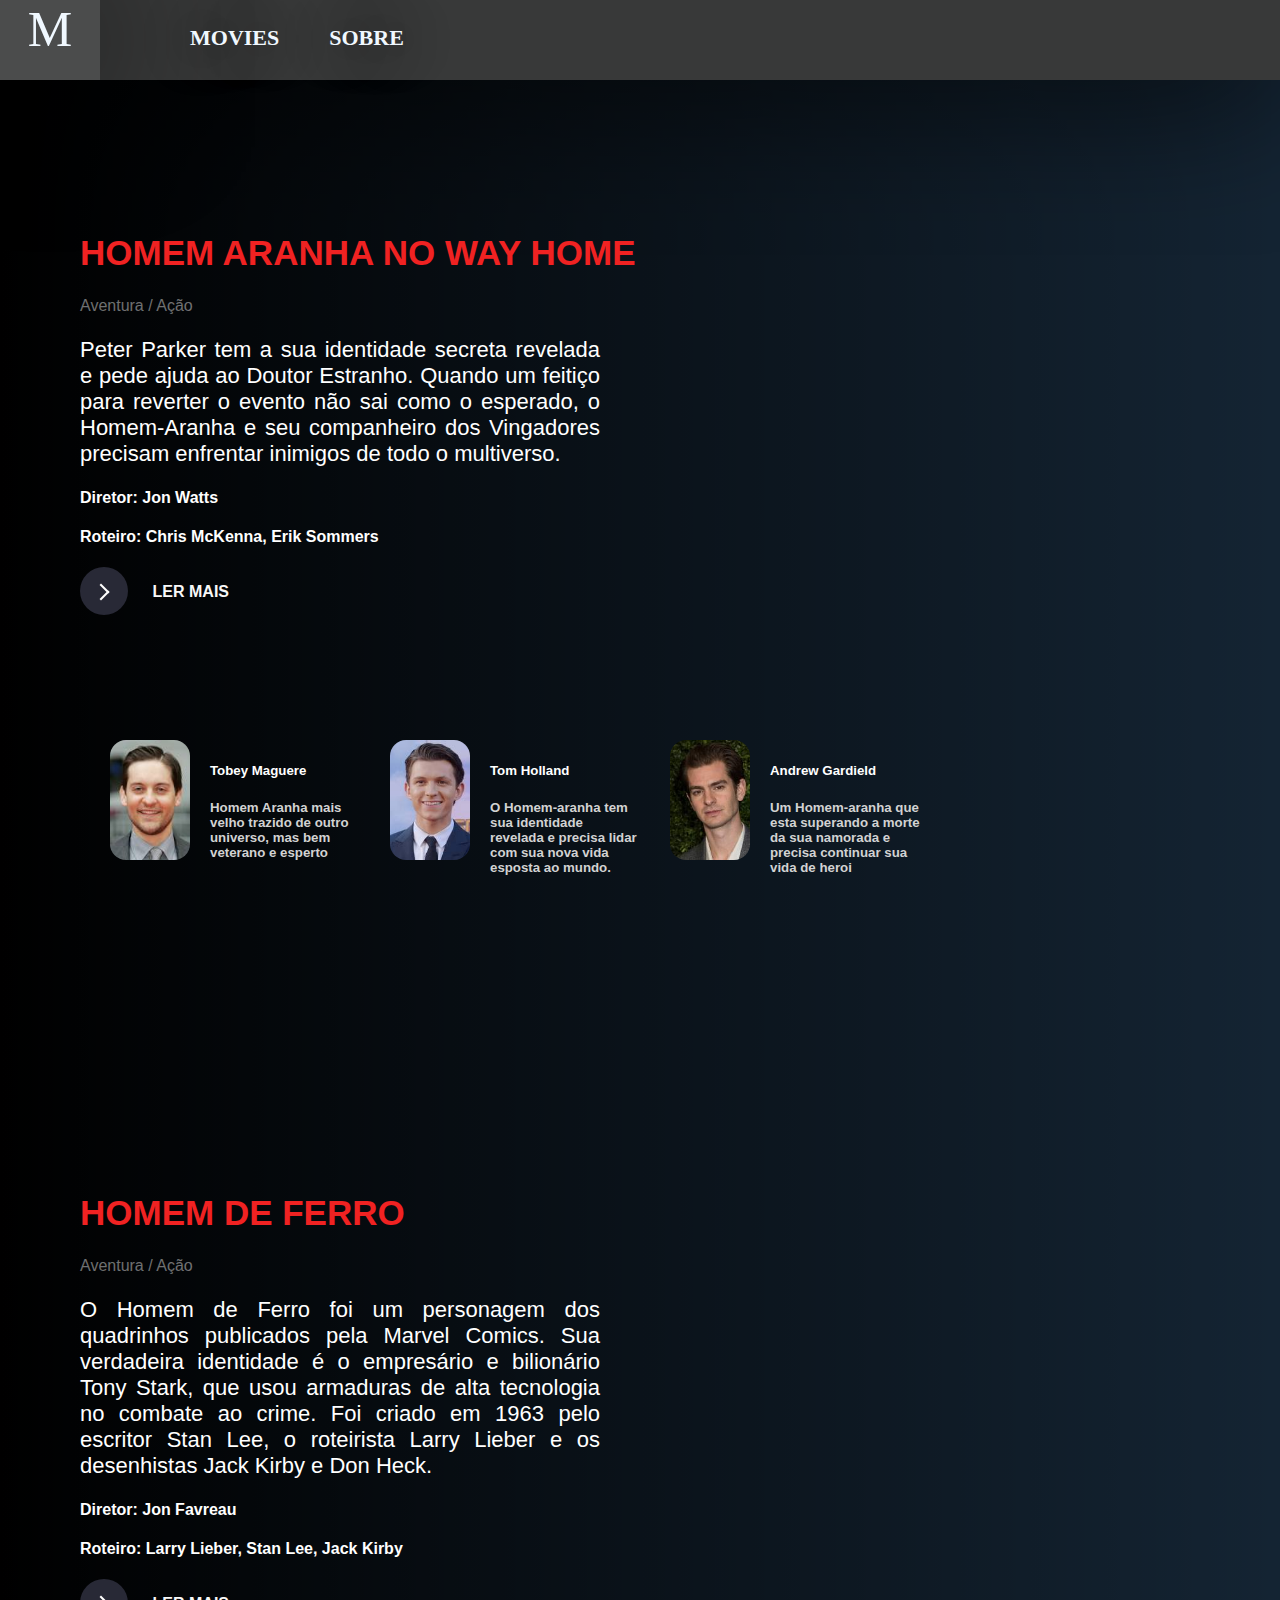
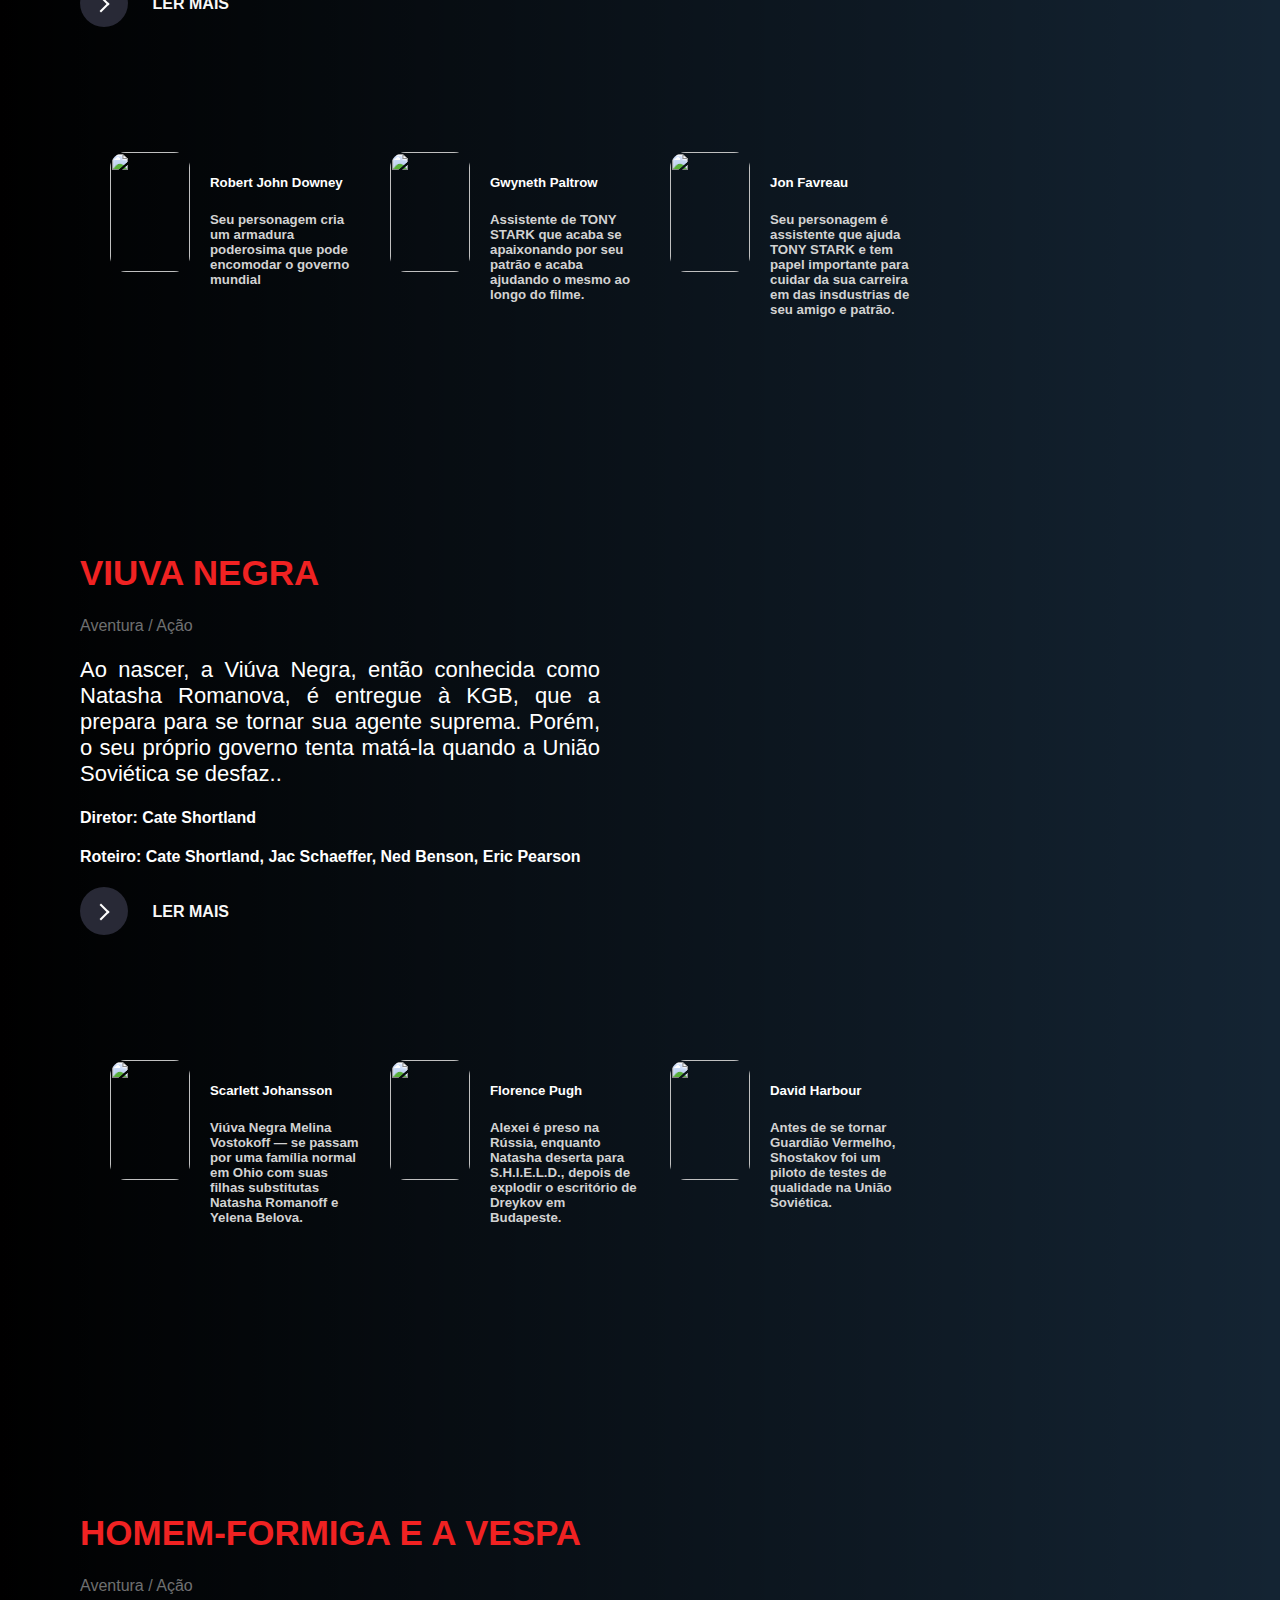
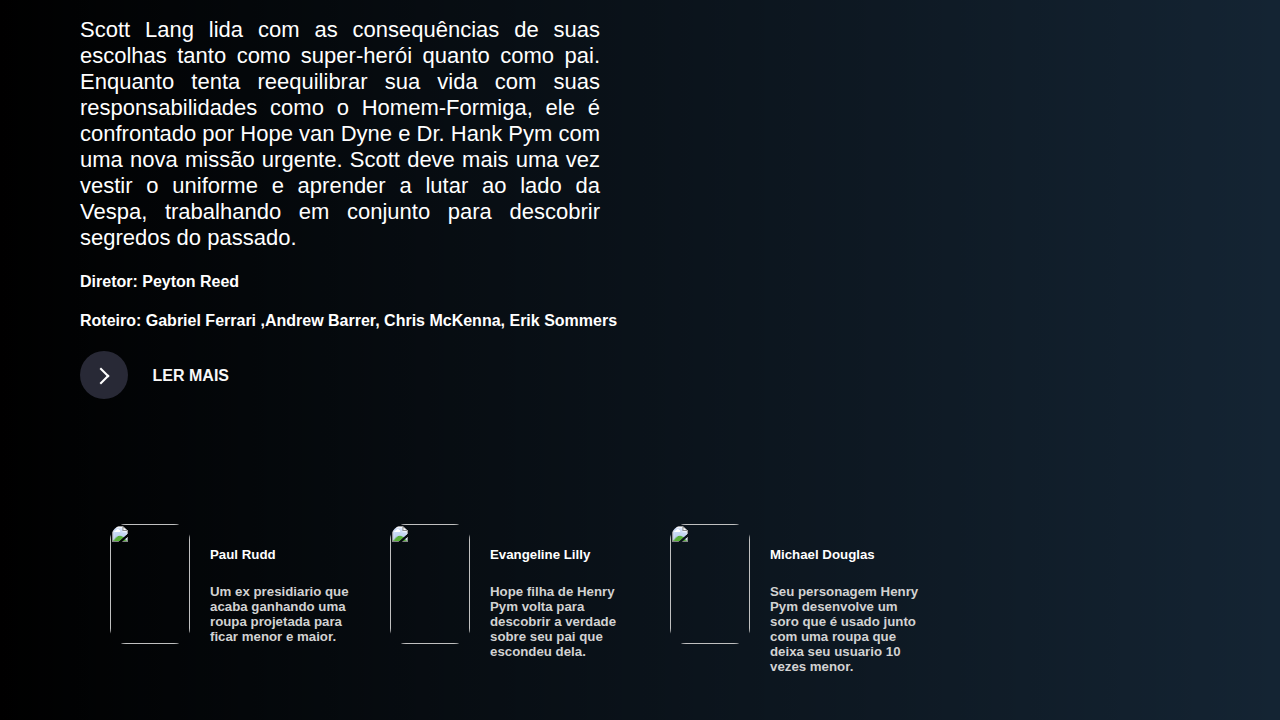
==== index.html @ a8147419 "firts" ====
<!DOCTYPE html>
<html lang="en">
<head>
    <meta charset="UTF-8">
    <meta http-equiv="X-UA-Compatible" content="IE=edge">
    <meta name="viewport" content="width=device-width, initial-scale=1.0">
    <link rel="stylesheet" href="./style.css">    <title>Document</title>
    <script src="https://kit.fontawesome.com/a076d05399.js" crossorigin="anonymous"></script>
</head>
<body>
    <header>
    
            <ul id="nav-content">  
                <div id="icon">M</div><ul>   <div id="text-header">MOVIES</div>
                    <div id="text-header">SOBRE</div></ul>
            </ul>   
       
    </header>
    <main>
        <section id="img1">
            
            <article id="text-filme">
            <h1 id="titulo">HOMEM ARANHA NO WAY HOME</h1>
            <p id="tipo-filme">Aventura / Ação</p>
            <p id="sinopse">Peter Parker tem a sua identidade secreta revelada e pede ajuda ao Doutor Estranho. Quando um feitiço para reverter o evento não sai como o esperado, o Homem-Aranha e seu companheiro dos Vingadores precisam enfrentar inimigos de todo o multiverso.</p>
            <h4>Diretor: Jon Watts</h4>
            <h4>Roteiro: Chris McKenna, Erik Sommers</h4>
            <button class="learn-more">
                <span class="circle" aria-hidden="true">
                <span class="icon arrow"></span>
                </span>
                <span class="button-text">Ler Mais</span>
              </button><div id="atores-filmes">

                
              <div id="atores"><img src="[data-uri]"><div id="info-ator"><h5>Tobey Maguere</h5><h5 id="ator">Homem Aranha mais velho trazido de outro universo, mas bem veterano e esperto</h5></div></div>
             <div id="atores"><img src="[data-uri]"><div id="info-ator"><h5>Tom Holland</h5><h5 id="ator">O Homem-aranha tem sua identidade revelada e precisa lidar com sua nova vida esposta ao mundo.
             </h5></div></div>
               <div id="atores"><img src="[data-uri]"><div id="info-ator"><h5>Andrew Gardield</h5><h5 id="ator">Um Homem-aranha que esta superando a morte da sua namorada e precisa continuar sua vida de heroi</h5></div></div>
               
            </div>
            </article>
        </section>
        <section id="img2"><article id="text-filme">
            <h1 id="titulo">HOMEM DE FERRO</h1>
            <p id="tipo-filme">Aventura / Ação</p>
            <p id="sinopse">O Homem de Ferro foi um personagem dos quadrinhos publicados pela Marvel Comics. Sua verdadeira identidade é o empresário e bilionário Tony Stark, que usou armaduras de alta tecnologia no combate ao crime. Foi criado em 1963 pelo escritor Stan Lee, o roteirista Larry Lieber e os desenhistas Jack Kirby e Don Heck. </p>
            <h4>Diretor: Jon Favreau</h4>
            <h4>Roteiro: Larry Lieber, Stan Lee, Jack Kirby</h4>
            <button class="learn-more">
                <span class="circle" aria-hidden="true">
                <span class="icon arrow"></span>
                </span>
                <span class="button-text">Ler Mais</span>
              </button><div id="atores-filmes">
              <div id="atores"><img src="https://upload.wikimedia.org/wikipedia/commons/thumb/d/d3/Robert_Downey%2C_Jr._2012.jpg/220px-Robert_Downey%2C_Jr._2012.jpg"><div id="info-ator"><h5>Robert John Downey</h5><h5 id="ator">Seu personagem cria um armadura poderosima que pode encomodar o governo mundial </h5></div></div>
             <div id="atores"><img src="https://cdn.britannica.com/56/172456-050-F518B29E/Gwyneth-Paltrow-2013.jpg"><div id="info-ator"><h5>Gwyneth Paltrow</h5><h5 id="ator">Assistente de TONY STARK que acaba se apaixonando por seu patrão e acaba ajudando o mesmo ao longo do filme.</h5></div></div>
               <div id="atores"><img src="https://br.web.img2.acsta.net/pictures/15/09/18/12/27/315343.jpg"><div id="info-ator"><h5>Jon Favreau</h5><h5 id="ator">Seu personagem é assistente que ajuda TONY STARK e tem papel importante para cuidar da sua carreira em das insdustrias de seu amigo e patrão.</h5></div></div>
                
            </div>
            </article>
        </section>
        <section id="img3"><article id="text-filme">
            <h1 id="titulo">VIUVA NEGRA</h1>
            <p id="tipo-filme">Aventura / Ação</p>
            <p id="sinopse">Ao nascer, a Viúva Negra, então conhecida como Natasha Romanova, é entregue à KGB, que a prepara para se tornar sua agente suprema. Porém, o seu próprio governo tenta matá-la quando a União Soviética se desfaz..</p>
            <h4>Diretor: Cate Shortland</h4>
            <h4>Roteiro: Cate Shortland, Jac Schaeffer, Ned Benson, Eric Pearson</h4>
            <button class="learn-more">
                <span class="circle" aria-hidden="true">
                <span class="icon arrow"></span>
                </span>
                <span class="button-text">Ler Mais</span>
              </button><div id="atores-filmes">
              <div id="atores"><img src="https://u42.com.br/wp-content/uploads/2021/04/Viuva-Negra-Scarlet-Johansson.jpg"><div id="info-ator"><h5>Scarlett Johansson</h5><h5 id="ator"> Viúva Negra Melina Vostokoff — se passam por uma família normal em Ohio com suas filhas substitutas Natasha Romanoff e Yelena Belova. </h5></div></div>
             <div id="atores"><img src="https://images.mubicdn.net/images/cast_member/447163/cache-254412-1600343626/image-w856.jpg?size=800x"><div id="info-ator"><h5>Florence Pugh</h5><h5 id="ator"> Alexei é preso na Rússia, enquanto Natasha deserta para S.H.I.E.L.D., depois de explodir o escritório de Dreykov em Budapeste.</h5></div></div>
               <div id="atores"><img src="https://upload.wikimedia.org/wikipedia/commons/thumb/8/84/David_Harbour_by_Gage_Skidmore.jpg/800px-David_Harbour_by_Gage_Skidmore.jpg"><div id="info-ator"><h5>David Harbour</h5><h5 id="ator">Antes de se tornar Guardião Vermelho, Shostakov foi um piloto de testes de qualidade na União Soviética.</h5></div></div>
                
            </div>
            </article>
        </section>
         <section id="img4"><article id="text-filme">
            <h1 id="titulo">HOMEM-FORMIGA E A VESPA</h1>
            <p id="tipo-filme">Aventura / Ação</p>
            <p id="sinopse">Scott Lang lida com as consequências de suas escolhas tanto como super-herói quanto como pai. Enquanto tenta reequilibrar sua vida com suas responsabilidades como o Homem-Formiga, ele é confrontado por Hope van Dyne e Dr. Hank Pym com uma nova missão urgente. Scott deve mais uma vez vestir o uniforme e aprender a lutar ao lado da Vespa, trabalhando em conjunto para descobrir segredos do passado.</p>
            <h4>Diretor: Peyton Reed</h4>
            <h4>Roteiro: Gabriel Ferrari ,Andrew Barrer, Chris McKenna, Erik Sommers</h4>
            <button class="learn-more">
                <span class="circle" aria-hidden="true">
                <span class="icon arrow"></span>
                </span>
                <span class="button-text">Ler Mais</span>
              </button><div id="atores-filmes">
              <div id="atores"><img src="https://m.media-amazon.com/images/M/MV5BMTY4NTEwNDg1MV5BMl5BanBnXkFtZTgwODMwMDA0ODE@._V1_FMjpg_UX1000_.jpg"><div id="info-ator"><h5>Paul Rudd</h5><h5 id="ator">Um ex presidiario que acaba ganhando uma roupa projetada para ficar menor e maior.</h5></div></div>
             <div id="atores"><img src="https://akns-images.eonline.com/eol_images/Entire_Site/201872/rs_634x828-180802045516-634.lost-evangeline-lilly-kate-austen.8218.jpg?fit=around%7C634:829&output-quality=90&crop=634:829;center,top"><div id="info-ator"><h5>Evangeline Lilly</h5><h5 id="ator">Hope filha de Henry Pym volta para descobrir a verdade sobre seu pai que escondeu dela.</h5></div></div>
               <div id="atores"><img src="https://revistashalom.files.wordpress.com/2013/07/o-ator-michael-douglas-recebeu-com-alegria-a-indicac3a7c3a3o-ao-emmy-awards-desse-ano.jpg"><div id="info-ator"><h5>Michael Douglas</h5><h5 id="ator">Seu personagem Henry Pym desenvolve um soro que é usado junto com uma roupa que deixa seu usuario 10 vezes menor.</h5></div></div>
            </div>
            </article>
        </section>
    </main>
</body>
</html>
---- style.css ----
body{margin: 0px;
    background: #142433;
    padding: 0px;
}
label {
 background-color: white;
 display: flex;
 align-items: center;
 gap: 14px;
 padding: 10px 15px 10px 10px;
 cursor: pointer;
 user-select: none;
 border-radius: 10px;
 box-shadow: rgba(149, 157, 165, 0.2) 0px 8px 24px;
 color: black;
}

input {
 display: none;
}

input:checked + label svg {
 fill: hsl(0deg 100% 50%);
 stroke: hsl(0deg 100% 50%);
 animation: heartButton 1s;
}

@keyframes heartButton {
 0% {
  transform: scale(1);
 }

 25% {
  transform: scale(1.3);
 }

 50% {
  transform: scale(1);
 }

 75% {
  transform: scale(1.3);
 }

 100% {
  transform: scale(1);
 }
}

input + label .action {
 position: relative;
 overflow: hidden;
 display: grid;
}

input + label .action span {
 grid-column-start: 1;
 grid-column-end: 1;
 grid-row-start: 1;
 grid-row-end: 1;
 transition: all .5s;
}

input + label .action span.option-1 {
 transform: translate(0px,0%);
 opacity: 1;
}

input:checked + label .action span.option-1 {
 transform: translate(0px,-100%);
 opacity: 0;
}

input + label .action span.option-2 {
 transform: translate(0px,100%);
 opacity: 0;
}

input:checked + label .action span.option-2 {
 transform: translate(0px,0%);
 opacity: 1;
}
button {
  position: relative;
  display: inline-block;
  cursor: pointer;
  outline: none;
  border: 0;
  vertical-align: middle;
  text-decoration: none;
  background: transparent;
  padding: 0;
  font-size: inherit;
  font-family: inherit;
 }
 
 button.learn-more {
  width: 12rem;
  height: auto;
 }
 
 button.learn-more .circle {
  transition: all 0.45s cubic-bezier(0.65, 0, 0.076, 1);
  position: relative;
  display: block;
  margin: 0;
  width: 3rem;
  height: 3rem;
  background: #282936;
  border-radius: 1.625rem;
 }
 
 button.learn-more .circle .icon {
  transition: all 0.45s cubic-bezier(0.65, 0, 0.076, 1);
  position: absolute;
  top: 0;
  bottom: 0;
  margin: auto;
  background: #fff;
 }
 
 button.learn-more .circle .icon.arrow {
  transition: all 0.45s cubic-bezier(0.65, 0, 0.076, 1);
  left: 0.625rem;
  width: 1.125rem;
  height: 0.125rem;
  background: none;
 }
 
 button.learn-more .circle .icon.arrow::before {
  position: absolute;
  content: "";
  top: -0.29rem;
  right: 0.0625rem;
  width: 0.625rem;
  height: 0.625rem;
  border-top: 0.125rem solid #fff;
  border-right: 0.125rem solid #fff;
  transform: rotate(45deg);
 }
 
 button.learn-more .button-text {
  transition: all 0.45s cubic-bezier(0.65, 0, 0.076, 1);
  position: absolute;
  top: 0;
  left: 0;
  right: 0;
  bottom: 0;
  padding: 0.75rem 0;
  margin: 0 0 0 1.85rem;
  color: #f8f8f8;
  font-weight: 700;
  line-height: 1.6;
  text-align: center;
  text-transform: uppercase;
 }
 
 button:hover .circle {
  width: 100%;
 }
 
 button:hover .circle .icon.arrow {
  background: #fff;
  transform: translate(1rem, 0);
 }
 
 button:hover .button-text {
  color: #fff;
 }
#nav-content{padding: 0px;
display: flex;
margin: 0px;
height: 80px;
background: #383939;box-shadow:1px 1px 150px black;
}
#nav-content li{font-family: 'Franklin Gothic Medium', 'Arial Narrow', Arial, sans-serif;
    font-size: 24px;
    list-style: none;
    text-decoration: none;
    margin-right: 15px;
}
#icon{box-shadow:1px 1px 150px black;
    width: 100px;
    text-align: center;
    background: #4b4c4c;
    font-size:50px;color:
     aliceblue;
    }#nav-content ul{
        margin-top: 25px;
        font-weight: bold;
       
        display: flex;
    }
    #text-header{text-shadow: 1px 1px 50px black;;
        text-align: center;
        
        margin-left: 50px;
        font-size:22px;color:
         aliceblue;
    }
    #img1{
       
       background-image: url('https://thefilmware.com/wp-content/uploads/2022/03/spiderman-4k-newartwork-ko-3840x2160_waifu2x_photo_noise3_scale_tta_1_waifu2x_photo_noise3_scale_tta-1.webp');
       background-size: cover;
       background-position: center;
    }
    #img2{
       
      background-image: url('https://observatoriodocinema.uol.com.br/wp-content/uploads/2020/03/iron-man-1.jpg');
      background-size: cover;
      background-position: center;
   }
   #img3{
       
    background-image: url('https://portalcinerama.com.br/wp-content/uploads/2021/07/Black_Widow_2020_4K_HD_Film_Poster_1366x768.jpg');
    background-size: cover;
    background-position: center;
 }
 #img4{
       
  background-image: url('https://lumiere-a.akamaihd.net/v1/images/au_featuretitle_marvel_antmanquantumania_altart_3_d_f7182d4e.jpeg?region=0,0,2048,878');
  background-size: cover;
  background-position: center;
}
    #titulo{ font-family: 'Franklin Gothic Medium', 'Arial Narrow', Arial, sans-serif;font-size: 35px;
            color: rgb(240, 34, 34);
    }
    #sinopse{font-family: 'Franklin Gothic Medium', 'Arial Narrow', Arial, sans-serif;
        width: 520px;
        color: white;
        font-size: 22px;
        text-align: justify;
    }
    #tipo-filme{font-family: 'Franklin Gothic Medium', 'Arial Narrow', Arial, sans-serif;
        color: rgba(255, 255, 255, 0.436);
    }
    h4{
        color: white;
    }
    #text-filme{     font-family: 'Franklin Gothic Medium', 'Arial Narrow', Arial, sans-serif;
        width: auto;
        height: 700px; background-size: cover;
        background-image: linear-gradient(to right, rgba(0,0,0,2), rgba(0,0,0,0));
        padding: 130px 80px;
     
    }
    #atores-filmes{
      margin-top: 100px;
    }
    #atores{display: flex;
      margin-top: 25px;
      padding-left: 30px;
    }
    #atores img{
      border-radius: 1rem;
      width: 80px;
      height: 120px;
    }
    #info-ator{
      margin: 0px;
      padding-left:20px;
      color: white;
    }
    #info-atorh5:last-child{
  
      color: rgb(74, 73, 72);
    }#atores-filmes{
      display: flex;
    }
    #ator{
      width: 150px;
      color: #d2d2d2;
    }

 #infos-tipos{
  display: flex;
 }
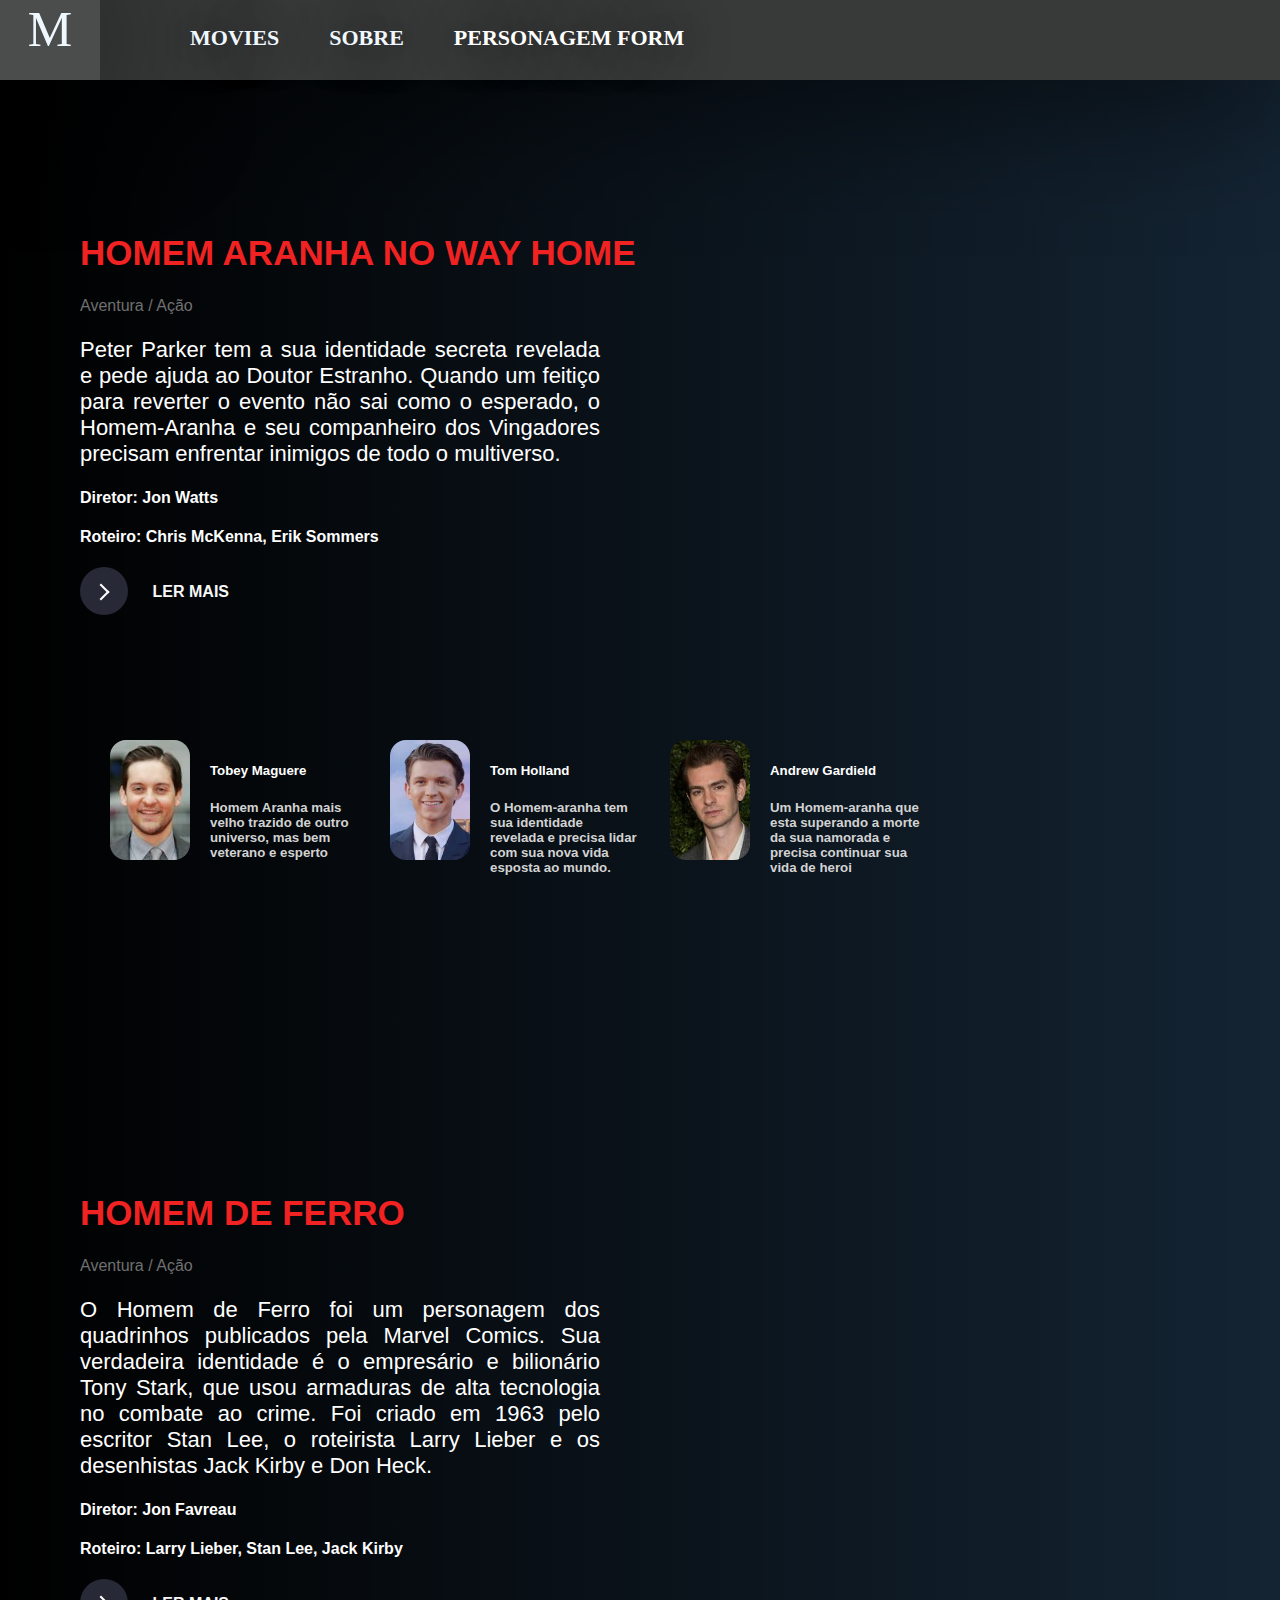
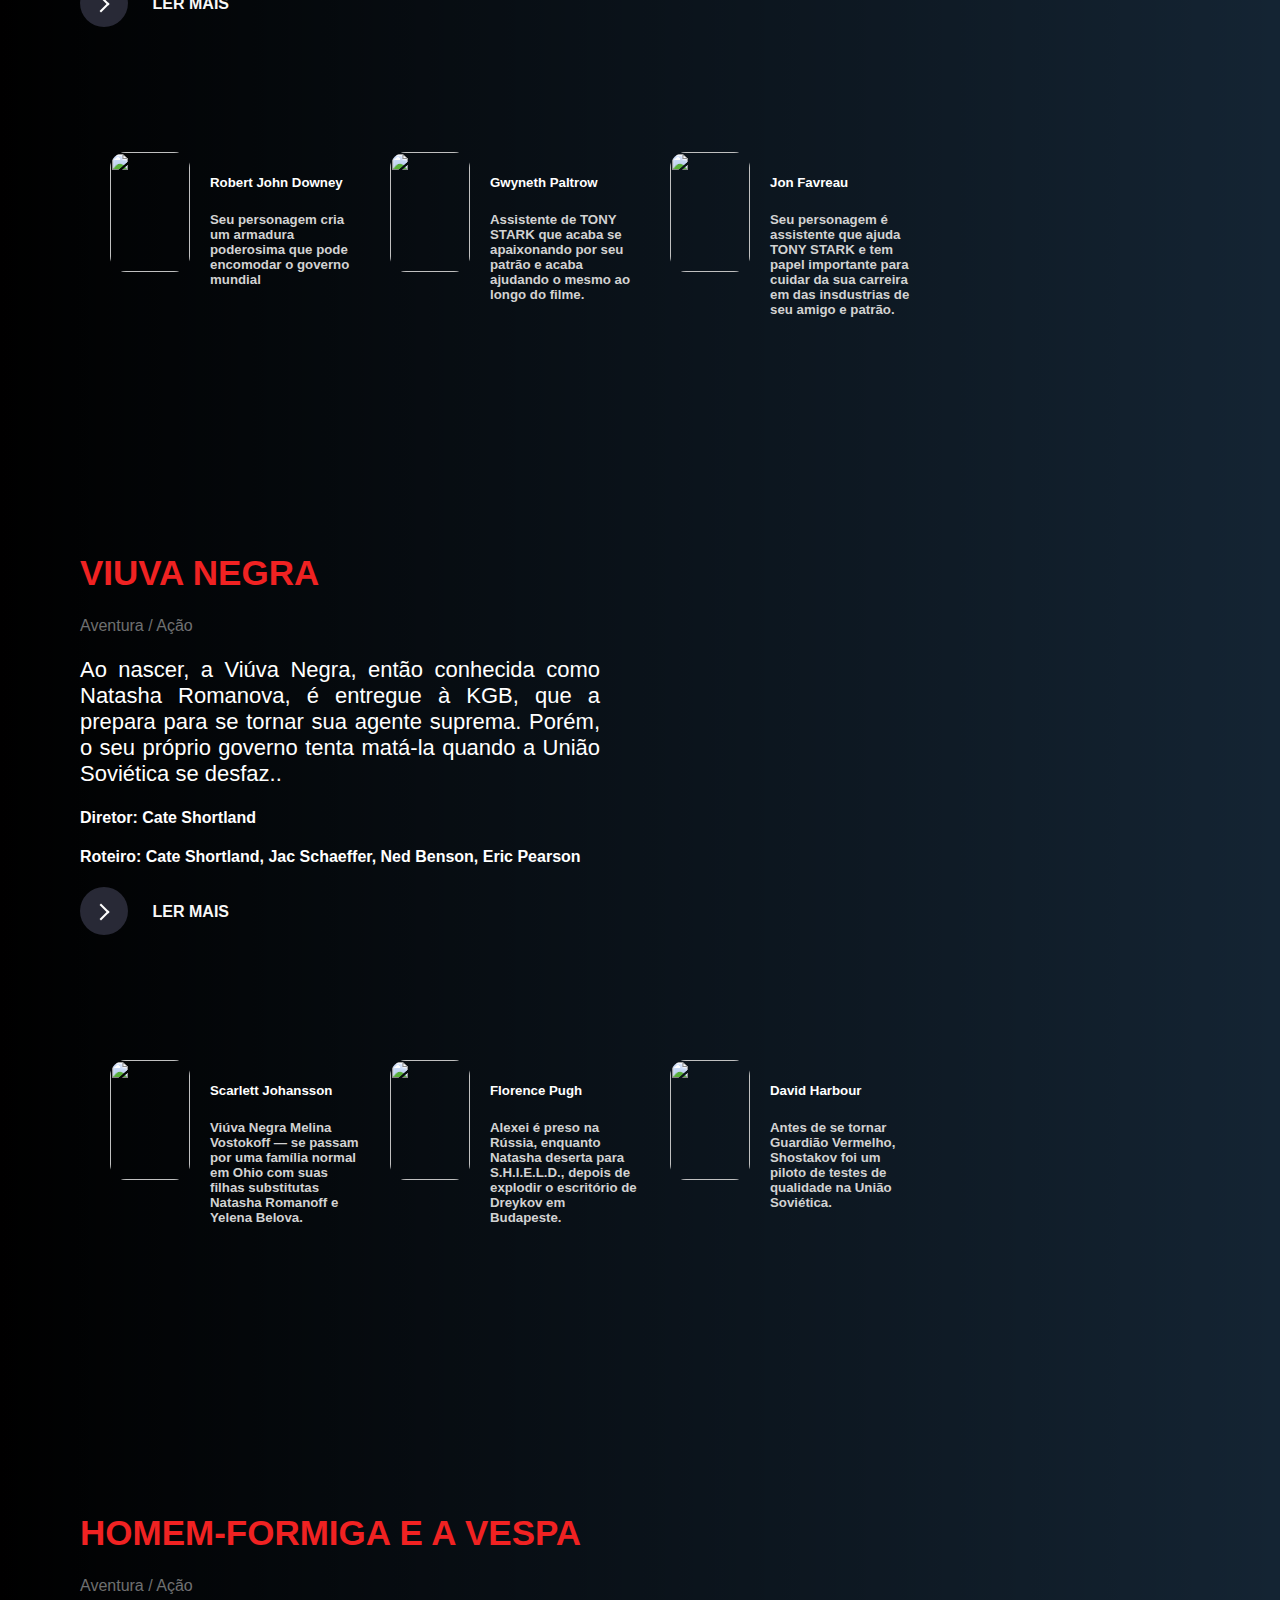
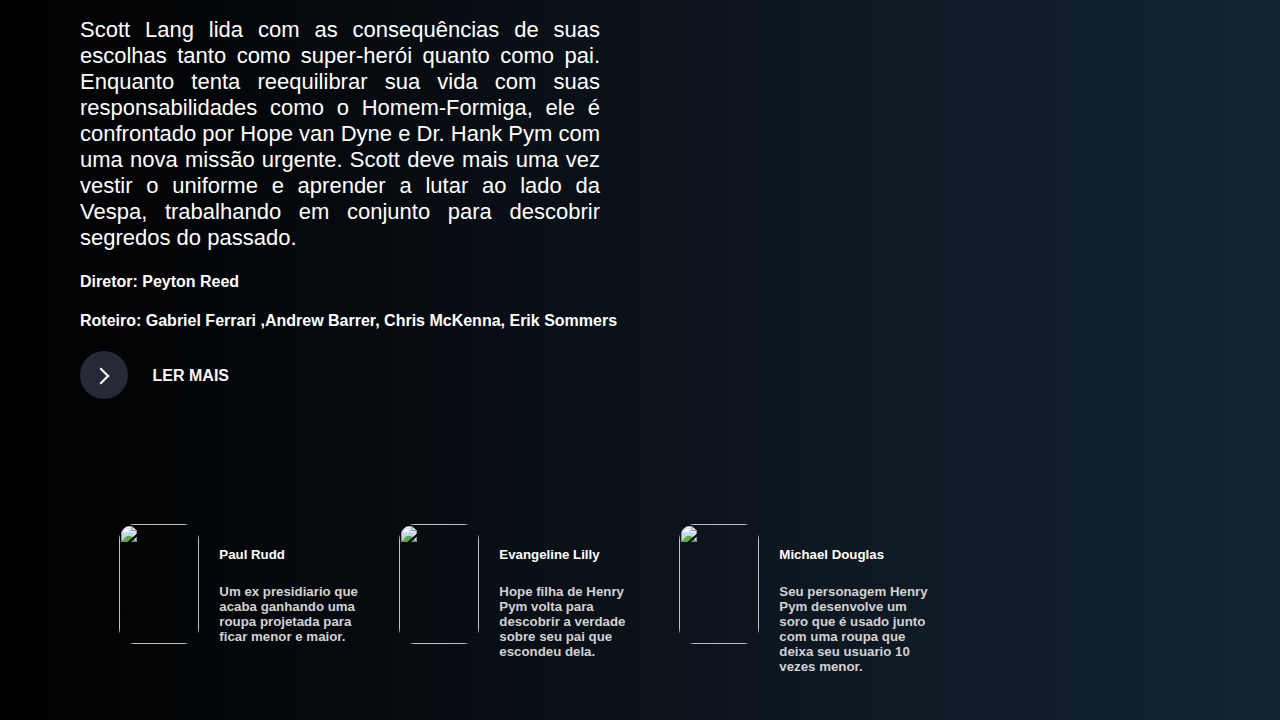
==== commit fa181f51: "refeito o personagem" ====
--- a/index.html
+++ b/index.html
@@ -4,33 +4,35 @@
     <meta charset="UTF-8">
     <meta http-equiv="X-UA-Compatible" content="IE=edge">
     <meta name="viewport" content="width=device-width, initial-scale=1.0">
-    <link rel="stylesheet" href="./style.css">    <title>Document</title>
+    <link rel="stylesheet" href="./css/style.css">   
+    
+    <title>Document</title>
     <script src="https://kit.fontawesome.com/a076d05399.js" crossorigin="anonymous"></script>
 </head>
 <body>
     <header>
-    
-            <ul id="nav-content">  
-                <div id="icon">M</div><ul>   <div id="text-header">MOVIES</div>
-                    <div id="text-header">SOBRE</div></ul>
+           <ul id="nav-content">  
+                <div id="icon">M</div>
+                <ul>   <div id="text-header">MOVIES</div>
+                    <div id="text-header">SOBRE</div>
+                    <div id="text-header"><a href="criação_personagem.html">PERSONAGEM FORM</a></div>
+                </ul>
             </ul>   
-       
     </header>
     <main>
         <section id="img1">
-            
             <article id="text-filme">
             <h1 id="titulo">HOMEM ARANHA NO WAY HOME</h1>
             <p id="tipo-filme">Aventura / Ação</p>
             <p id="sinopse">Peter Parker tem a sua identidade secreta revelada e pede ajuda ao Doutor Estranho. Quando um feitiço para reverter o evento não sai como o esperado, o Homem-Aranha e seu companheiro dos Vingadores precisam enfrentar inimigos de todo o multiverso.</p>
             <h4>Diretor: Jon Watts</h4>
             <h4>Roteiro: Chris McKenna, Erik Sommers</h4>
-            <button class="learn-more">
+            <a href="filme.html"><button class="learn-more">
                 <span class="circle" aria-hidden="true">
                 <span class="icon arrow"></span>
                 </span>
-                <span class="button-text">Ler Mais</span>
-              </button><div id="atores-filmes">
+                <span class="button-text"> Ler Mais</span>
+            </button><div id="atores-filmes"></a>
 
                 
               <div id="atores"><img src="[data-uri]"><div id="info-ator"><h5>Tobey Maguere</h5><h5 id="ator">Homem Aranha mais velho trazido de outro universo, mas bem veterano e esperto</h5></div></div>
@@ -47,12 +49,13 @@
             <p id="sinopse">O Homem de Ferro foi um personagem dos quadrinhos publicados pela Marvel Comics. Sua verdadeira identidade é o empresário e bilionário Tony Stark, que usou armaduras de alta tecnologia no combate ao crime. Foi criado em 1963 pelo escritor Stan Lee, o roteirista Larry Lieber e os desenhistas Jack Kirby e Don Heck. </p>
             <h4>Diretor: Jon Favreau</h4>
             <h4>Roteiro: Larry Lieber, Stan Lee, Jack Kirby</h4>
-            <button class="learn-more">
+            <a href="filme.html"><button class="learn-more">
                 <span class="circle" aria-hidden="true">
                 <span class="icon arrow"></span>
                 </span>
-                <span class="button-text">Ler Mais</span>
-              </button><div id="atores-filmes">
+                <span class="button-text"> Ler Mais</span>
+            </button><div id="atores-filmes"></a>
+
               <div id="atores"><img src="https://upload.wikimedia.org/wikipedia/commons/thumb/d/d3/Robert_Downey%2C_Jr._2012.jpg/220px-Robert_Downey%2C_Jr._2012.jpg"><div id="info-ator"><h5>Robert John Downey</h5><h5 id="ator">Seu personagem cria um armadura poderosima que pode encomodar o governo mundial </h5></div></div>
              <div id="atores"><img src="https://cdn.britannica.com/56/172456-050-F518B29E/Gwyneth-Paltrow-2013.jpg"><div id="info-ator"><h5>Gwyneth Paltrow</h5><h5 id="ator">Assistente de TONY STARK que acaba se apaixonando por seu patrão e acaba ajudando o mesmo ao longo do filme.</h5></div></div>
                <div id="atores"><img src="https://br.web.img2.acsta.net/pictures/15/09/18/12/27/315343.jpg"><div id="info-ator"><h5>Jon Favreau</h5><h5 id="ator">Seu personagem é assistente que ajuda TONY STARK e tem papel importante para cuidar da sua carreira em das insdustrias de seu amigo e patrão.</h5></div></div>
@@ -66,12 +69,13 @@
             <p id="sinopse">Ao nascer, a Viúva Negra, então conhecida como Natasha Romanova, é entregue à KGB, que a prepara para se tornar sua agente suprema. Porém, o seu próprio governo tenta matá-la quando a União Soviética se desfaz..</p>
             <h4>Diretor: Cate Shortland</h4>
             <h4>Roteiro: Cate Shortland, Jac Schaeffer, Ned Benson, Eric Pearson</h4>
-            <button class="learn-more">
+            <a href="filme.html"><button class="learn-more">
                 <span class="circle" aria-hidden="true">
                 <span class="icon arrow"></span>
                 </span>
-                <span class="button-text">Ler Mais</span>
-              </button><div id="atores-filmes">
+                <span class="button-text"> Ler Mais</span>
+            </button><div id="atores-filmes"></a>
+
               <div id="atores"><img src="https://u42.com.br/wp-content/uploads/2021/04/Viuva-Negra-Scarlet-Johansson.jpg"><div id="info-ator"><h5>Scarlett Johansson</h5><h5 id="ator"> Viúva Negra Melina Vostokoff — se passam por uma família normal em Ohio com suas filhas substitutas Natasha Romanoff e Yelena Belova. </h5></div></div>
              <div id="atores"><img src="https://images.mubicdn.net/images/cast_member/447163/cache-254412-1600343626/image-w856.jpg?size=800x"><div id="info-ator"><h5>Florence Pugh</h5><h5 id="ator"> Alexei é preso na Rússia, enquanto Natasha deserta para S.H.I.E.L.D., depois de explodir o escritório de Dreykov em Budapeste.</h5></div></div>
                <div id="atores"><img src="https://upload.wikimedia.org/wikipedia/commons/thumb/8/84/David_Harbour_by_Gage_Skidmore.jpg/800px-David_Harbour_by_Gage_Skidmore.jpg"><div id="info-ator"><h5>David Harbour</h5><h5 id="ator">Antes de se tornar Guardião Vermelho, Shostakov foi um piloto de testes de qualidade na União Soviética.</h5></div></div>
@@ -85,15 +89,15 @@
             <p id="sinopse">Scott Lang lida com as consequências de suas escolhas tanto como super-herói quanto como pai. Enquanto tenta reequilibrar sua vida com suas responsabilidades como o Homem-Formiga, ele é confrontado por Hope van Dyne e Dr. Hank Pym com uma nova missão urgente. Scott deve mais uma vez vestir o uniforme e aprender a lutar ao lado da Vespa, trabalhando em conjunto para descobrir segredos do passado.</p>
             <h4>Diretor: Peyton Reed</h4>
             <h4>Roteiro: Gabriel Ferrari ,Andrew Barrer, Chris McKenna, Erik Sommers</h4>
-            <button class="learn-more">
+            <a href="filme.html"><button class="learn-more">
                 <span class="circle" aria-hidden="true">
                 <span class="icon arrow"></span>
                 </span>
-                <span class="button-text">Ler Mais</span>
-              </button><div id="atores-filmes">
+                <span class="button-text"> Ler Mais</span>
+            </button><div id="atores-filmes"></a>=
               <div id="atores"><img src="https://m.media-amazon.com/images/M/MV5BMTY4NTEwNDg1MV5BMl5BanBnXkFtZTgwODMwMDA0ODE@._V1_FMjpg_UX1000_.jpg"><div id="info-ator"><h5>Paul Rudd</h5><h5 id="ator">Um ex presidiario que acaba ganhando uma roupa projetada para ficar menor e maior.</h5></div></div>
-             <div id="atores"><img src="https://akns-images.eonline.com/eol_images/Entire_Site/201872/rs_634x828-180802045516-634.lost-evangeline-lilly-kate-austen.8218.jpg?fit=around%7C634:829&output-quality=90&crop=634:829;center,top"><div id="info-ator"><h5>Evangeline Lilly</h5><h5 id="ator">Hope filha de Henry Pym volta para descobrir a verdade sobre seu pai que escondeu dela.</h5></div></div>
-               <div id="atores"><img src="https://revistashalom.files.wordpress.com/2013/07/o-ator-michael-douglas-recebeu-com-alegria-a-indicac3a7c3a3o-ao-emmy-awards-desse-ano.jpg"><div id="info-ator"><h5>Michael Douglas</h5><h5 id="ator">Seu personagem Henry Pym desenvolve um soro que é usado junto com uma roupa que deixa seu usuario 10 vezes menor.</h5></div></div>
+              <div id="atores"><img src="https://akns-images.eonline.com/eol_images/Entire_Site/201872/rs_634x828-180802045516-634.lost-evangeline-lilly-kate-austen.8218.jpg?fit=around%7C634:829&output-quality=90&crop=634:829;center,top"><div id="info-ator"><h5>Evangeline Lilly</h5><h5 id="ator">Hope filha de Henry Pym volta para descobrir a verdade sobre seu pai que escondeu dela.</h5></div></div>
+              <div id="atores"><img src="https://revistashalom.files.wordpress.com/2013/07/o-ator-michael-douglas-recebeu-com-alegria-a-indicac3a7c3a3o-ao-emmy-awards-desse-ano.jpg"><div id="info-ator"><h5>Michael Douglas</h5><h5 id="ator">Seu personagem Henry Pym desenvolve um soro que é usado junto com uma roupa que deixa seu usuario 10 vezes menor.</h5></div></div>
             </div>
             </article>
         </section>
--- a/css/style.css
+++ b/css/style.css
@@ -0,0 +1,282 @@
+body{
+  margin: 0px;
+    background: #142433;
+    padding: 0px;
+}
+label {
+ background-color: white;
+ display: flex;
+ align-items: center;
+ gap: 14px;
+ padding: 10px 15px 10px 10px;
+ cursor: pointer;
+ user-select: none;
+ border-radius: 10px;
+ box-shadow: rgba(149, 157, 165, 0.2) 0px 8px 24px;
+ color: black;
+}
+
+input {
+ display: none;
+}
+a{
+  color: white;
+  text-decoration: none;
+  list-style: none;
+}
+input:checked + label svg {
+ fill: hsl(0deg 100% 50%);
+ stroke: hsl(0deg 100% 50%);
+ animation: heartButton 1s;
+}
+
+@keyframes heartButton {
+ 0% {
+  transform: scale(1);
+ }
+
+ 25% {
+  transform: scale(1.3);
+ }
+
+ 50% {
+  transform: scale(1);
+ }
+
+ 75% {
+  transform: scale(1.3);
+ }
+
+ 100% {
+  transform: scale(1);
+ }
+}
+
+input + label .action {
+ position: relative;
+ overflow: hidden;
+ display: grid;
+}
+
+input + label .action span {
+ grid-column-start: 1;
+ grid-column-end: 1;
+ grid-row-start: 1;
+ grid-row-end: 1;
+ transition: all .5s;
+}
+
+input + label .action span.option-1 {
+ transform: translate(0px,0%);
+ opacity: 1;
+}
+
+input:checked + label .action span.option-1 {
+ transform: translate(0px,-100%);
+ opacity: 0;
+}
+
+input + label .action span.option-2 {
+ transform: translate(0px,100%);
+ opacity: 0;
+}
+
+input:checked + label .action span.option-2 {
+ transform: translate(0px,0%);
+ opacity: 1;
+}
+button {
+  position: relative;
+  display: inline-block;
+  cursor: pointer;
+  outline: none;
+  border: 0;
+  vertical-align: middle;
+  text-decoration: none;
+  background: transparent;
+  padding: 0;
+  font-size: inherit;
+  font-family: inherit;
+ }
+ 
+ button.learn-more {
+  width: 12rem;
+  height: auto;
+ }
+ 
+ button.learn-more .circle {
+  transition: all 0.45s cubic-bezier(0.65, 0, 0.076, 1);
+  position: relative;
+  display: block;
+  margin: 0;
+  width: 3rem;
+  height: 3rem;
+  background: #282936;
+  border-radius: 1.625rem;
+ }
+ 
+ button.learn-more .circle .icon {
+  transition: all 0.45s cubic-bezier(0.65, 0, 0.076, 1);
+  position: absolute;
+  top: 0;
+  bottom: 0;
+  margin: auto;
+  background: #fff;
+ }
+ 
+ button.learn-more .circle .icon.arrow {
+  transition: all 0.45s cubic-bezier(0.65, 0, 0.076, 1);
+  left: 0.625rem;
+  width: 1.125rem;
+  height: 0.125rem;
+  background: none;
+ }
+ 
+ button.learn-more .circle .icon.arrow::before {
+  position: absolute;
+  content: "";
+  top: -0.29rem;
+  right: 0.0625rem;
+  width: 0.625rem;
+  height: 0.625rem;
+  border-top: 0.125rem solid #fff;
+  border-right: 0.125rem solid #fff;
+  transform: rotate(45deg);
+ }
+ 
+ button.learn-more .button-text {
+  transition: all 0.45s cubic-bezier(0.65, 0, 0.076, 1);
+  position: absolute;
+  top: 0;
+  left: 0;
+  right: 0;
+  bottom: 0;
+  padding: 0.75rem 0;
+  margin: 0 0 0 1.85rem;
+  color: #f8f8f8;
+  font-weight: 700;
+  line-height: 1.6;
+  text-align: center;
+  text-transform: uppercase;
+ }
+ 
+ button:hover .circle {
+  width: 100%;
+ }
+ 
+ button:hover .circle .icon.arrow {
+  background: #fff;
+  transform: translate(1rem, 0);
+ }
+ 
+ button:hover .button-text {
+  color: #fff;
+ }
+#nav-content{padding: 0px;
+display: flex;
+margin: 0px;
+height: 80px;
+background: #383939;box-shadow:1px 1px 150px black;
+}
+#nav-content li{font-family: 'Franklin Gothic Medium', 'Arial Narrow', Arial, sans-serif;
+    font-size: 24px;
+    list-style: none;
+    text-decoration: none;
+    margin-right: 15px;
+}
+#icon{box-shadow:1px 1px 150px black;
+    width: 100px;
+    text-align: center;
+    background: #4b4c4c;
+    font-size:50px;color:
+     aliceblue;
+    }#nav-content ul{
+        margin-top: 25px;
+        font-weight: bold;
+       
+        display: flex;
+    }
+    #text-header{text-shadow: 1px 1px 50px black;;
+        text-align: center;
+        
+        margin-left: 50px;
+        font-size:22px;color:
+         aliceblue;
+    }
+    #img1{
+       
+       background-image: url('https://thefilmware.com/wp-content/uploads/2022/03/spiderman-4k-newartwork-ko-3840x2160_waifu2x_photo_noise3_scale_tta_1_waifu2x_photo_noise3_scale_tta-1.webp');
+       background-size: cover;
+       background-position: center;
+    }
+    #img2{
+       
+      background-image: url('https://observatoriodocinema.uol.com.br/wp-content/uploads/2020/03/iron-man-1.jpg');
+      background-size: cover;
+      background-position: center;
+   }
+   #img3{
+       
+    background-image: url('https://portalcinerama.com.br/wp-content/uploads/2021/07/Black_Widow_2020_4K_HD_Film_Poster_1366x768.jpg');
+    background-size: cover;
+    background-position: center;
+ }
+ #img4{
+       
+  background-image: url('https://lumiere-a.akamaihd.net/v1/images/au_featuretitle_marvel_antmanquantumania_altart_3_d_f7182d4e.jpeg?region=0,0,2048,878');
+  background-size: cover;
+  background-position: center;
+}
+    #titulo{ font-family: 'Franklin Gothic Medium', 'Arial Narrow', Arial, sans-serif;font-size: 35px;
+            color: rgb(240, 34, 34);
+    }
+    #sinopse{font-family: 'Franklin Gothic Medium', 'Arial Narrow', Arial, sans-serif;
+        width: 520px;
+        color: white;
+        font-size: 22px;
+        text-align: justify;
+    }
+    #tipo-filme{font-family: 'Franklin Gothic Medium', 'Arial Narrow', Arial, sans-serif;
+        color: rgba(255, 255, 255, 0.436);
+    }
+    h4{
+        color: white;
+    }
+    #text-filme{     font-family: 'Franklin Gothic Medium', 'Arial Narrow', Arial, sans-serif;
+        width: auto;
+        height: 700px; background-size: cover;
+        background-image: linear-gradient(to right, rgba(0,0,0,2), rgba(0,0,0,0));
+        padding: 130px 80px;
+     
+    }
+    #atores-filmes{
+      margin-top: 100px;
+    }
+    #atores{display: flex;
+      margin-top: 25px;
+      padding-left: 30px;
+    }
+    #atores img{
+      border-radius: 1rem;
+      width: 80px;
+      height: 120px;
+    }
+    #info-ator{
+      margin: 0px;
+      padding-left:20px;
+      color: white;
+    }
+    #info-atorh5:last-child{
+  
+      color: rgb(74, 73, 72);
+    }#atores-filmes{
+      display: flex;
+    }
+    #ator{
+      width: 150px;
+      color: #d2d2d2;
+    }
+
+ #infos-tipos{
+  display: flex;
+ }